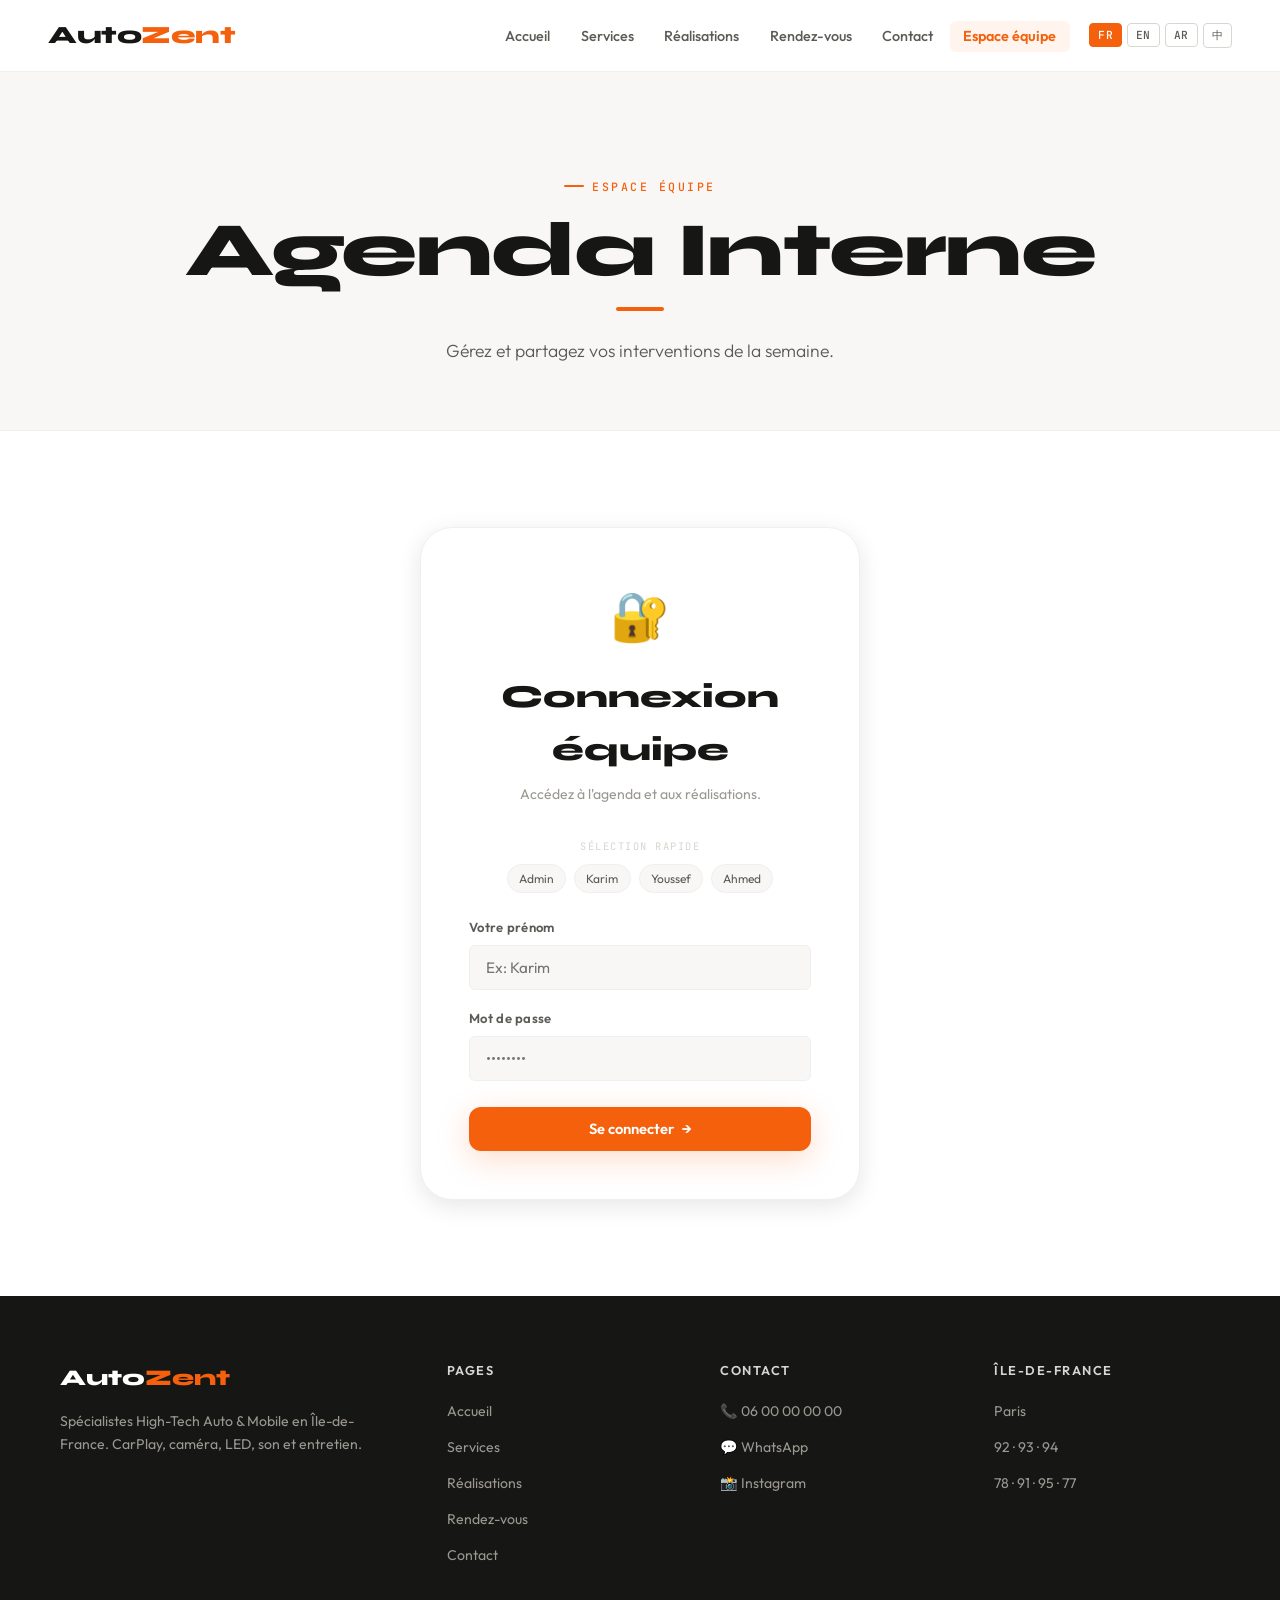
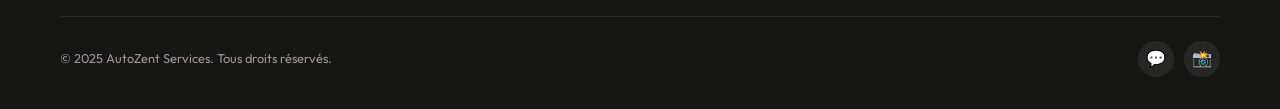
==== agenda.html @ c000b823 "Premier commit" ====
<!DOCTYPE html>
<html lang="fr" dir="ltr">
<head>
<meta charset="UTF-8"><meta name="viewport" content="width=device-width, initial-scale=1.0">
<title>Espace Équipe — AutoZent Services</title>
<link rel="stylesheet" href="style.css">
<style>
.page-hero{background:var(--gris-1);padding:6rem 3rem 4rem;text-align:center;border-bottom:1px solid var(--gris-2);}

/* LOGIN */
.login-wrap{max-width:440px;margin:0 auto;}
.login-card{background:var(--blanc);border:1px solid var(--gris-2);border-radius:var(--radius-xl);padding:3rem;box-shadow:var(--shadow-md);text-align:center;}
.login-icon{font-size:3rem;margin-bottom:1rem;}
.login-card h2{font-family:var(--font-titre);font-size:2rem;font-weight:800;margin-bottom:.4rem;}
.login-card p{font-size:.88rem;color:var(--gris-4);margin-bottom:2rem;}
.members-hint{display:flex;flex-wrap:wrap;gap:.5rem;justify-content:center;margin-bottom:1.5rem;}
.member-chip{background:var(--gris-1);border:1px solid var(--gris-2);color:var(--gris-5);font-size:.75rem;padding:.25rem .7rem;border-radius:100px;cursor:pointer;transition:all .15s;}
.member-chip:hover{background:var(--orange-bg);color:var(--orange);border-color:rgba(244,96,12,.3);}

/* AGENDA PANEL */
.agenda-panel{display:none;}
.agenda-panel.active{display:block;}
.agenda-topbar{display:flex;justify-content:space-between;align-items:center;flex-wrap:wrap;gap:1rem;margin-bottom:1.5rem;}
.agenda-topbar h2{font-family:var(--font-titre);font-size:1.6rem;font-weight:800;}
.topbar-right{display:flex;gap:.6rem;align-items:center;flex-wrap:wrap;}
.user-badge{display:flex;align-items:center;gap:.5rem;background:var(--orange-bg);color:var(--orange-dk);font-size:.82rem;font-weight:600;padding:.35rem .8rem;border-radius:100px;}

/* WEEK NAV */
.week-nav{display:flex;align-items:center;gap:.5rem;background:var(--gris-1);border:1px solid var(--gris-2);border-radius:var(--radius-md);padding:.4rem .6rem;}
.week-nav button{background:none;border:none;color:var(--gris-5);cursor:pointer;padding:.2rem .5rem;border-radius:var(--radius-sm);font-size:.9rem;transition:all .15s;}
.week-nav button:hover{background:var(--gris-2);color:var(--noir);}
.week-nav span{font-family:var(--font-mono);font-size:.75rem;color:var(--noir);white-space:nowrap;padding:0 .3rem;}

/* TECH FILTER */
.tech-filters{display:flex;gap:.5rem;flex-wrap:wrap;margin-bottom:1.5rem;align-items:center;}
.tech-filters label{font-family:var(--font-mono);font-size:.68rem;color:var(--gris-4);letter-spacing:1.5px;}

/* CALENDAR */
.calendar{border:1px solid var(--gris-2);border-radius:var(--radius-lg);overflow:hidden;background:var(--blanc);}
.cal-header{display:grid;grid-template-columns:repeat(7,1fr);background:var(--noir);}
.cal-dayname{text-align:center;padding:.7rem .3rem;font-family:var(--font-mono);font-size:.68rem;color:rgba(255,255,255,.5);letter-spacing:1.5px;text-transform:uppercase;}
.cal-body{display:grid;grid-template-columns:repeat(7,1fr);gap:1px;background:var(--gris-2);}
.cal-cell{background:var(--blanc);min-height:130px;padding:.5rem;position:relative;transition:background .2s;}
.cal-cell:hover{background:var(--gris-1);}
.cal-cell.today{background:#FFFBF0;}
.cal-cell.today .cal-date{background:var(--orange);color:#fff;border-radius:50%;}
.cal-date{font-family:var(--font-mono);font-size:.72rem;font-weight:600;color:var(--gris-4);width:22px;height:22px;display:flex;align-items:center;justify-content:center;margin-bottom:.35rem;}
.cal-event{font-size:.67rem;font-weight:600;padding:.2rem .45rem;border-radius:4px;margin-bottom:3px;cursor:pointer;line-height:1.35;word-break:break-word;transition:opacity .15s;}
.cal-event:hover{opacity:.85;}
.cal-event.mine{background:var(--orange);color:#fff;}
.cal-event.other{background:var(--gris-2);color:var(--gris-5);}
.cal-event.pending{background:#FEF3C7;color:#92400E;}
.cal-add{position:absolute;bottom:.3rem;right:.3rem;width:18px;height:18px;border-radius:50%;background:none;border:1.5px dashed var(--gris-3);color:var(--gris-3);font-size:.8rem;cursor:pointer;display:flex;align-items:center;justify-content:center;line-height:1;transition:all .2s;}
.cal-add:hover{border-color:var(--orange);color:var(--orange);background:var(--orange-bg);}

/* LEGEND */
.legend{display:flex;gap:1.5rem;flex-wrap:wrap;margin-top:1rem;}
.legend-item{display:flex;align-items:center;gap:.45rem;font-size:.78rem;color:var(--gris-5);}
.legend-dot{width:12px;height:12px;border-radius:3px;flex-shrink:0;}

/* RDV LIST (incoming from form) */
.rdv-inbox{margin-top:3rem;}
.rdv-inbox h3{font-family:var(--font-titre);font-size:1.3rem;font-weight:700;margin-bottom:1rem;display:flex;align-items:center;gap:.5rem;}
.rdv-inbox-badge{background:var(--orange);color:#fff;font-size:.72rem;font-weight:700;padding:.1rem .5rem;border-radius:100px;}
.inbox-table{width:100%;border-collapse:collapse;}
.inbox-table th{text-align:left;font-family:var(--font-mono);font-size:.68rem;color:var(--gris-4);letter-spacing:1px;padding:.5rem .8rem;border-bottom:2px solid var(--gris-2);}
.inbox-table td{padding:.6rem .8rem;border-bottom:1px solid var(--gris-2);font-size:.85rem;vertical-align:middle;}
.inbox-table tr:hover td{background:var(--gris-1);}
.inbox-actions{display:flex;gap:.5rem;}
.btn-assign{background:var(--orange-bg);color:var(--orange-dk);border:none;padding:.3rem .7rem;border-radius:var(--radius-sm);font-size:.75rem;font-weight:600;cursor:pointer;transition:all .15s;}
.btn-assign:hover{background:var(--orange);color:#fff;}
.btn-del{background:var(--gris-2);color:var(--gris-5);border:none;padding:.3rem .5rem;border-radius:var(--radius-sm);font-size:.75rem;cursor:pointer;transition:all .15s;}
.btn-del:hover{background:#fee2e2;color:#ef4444;}

/* MODAL RDV */
.modal-box h3{font-family:var(--font-titre);font-size:1.5rem;font-weight:700;margin-bottom:1.5rem;color:var(--orange);}

@media(max-width:900px){
  .cal-body,.cal-header{grid-template-columns:repeat(3,1fr);}
  .page-hero{padding:5rem 1.5rem 3rem;}
  .inbox-table{display:block;overflow-x:auto;}
}
@media(max-width:480px){
  .cal-body,.cal-header{grid-template-columns:repeat(2,1fr);}
  .login-card{padding:2rem 1.5rem;}
}
</style>
</head>
<body>
<nav>
  <a href="index.html" class="nav-logo">Auto<span>Zent</span></a>
  <ul class="nav-links" id="navLinks">
    <li><a href="index.html" data-i18n="nav_home">Accueil</a></li>
    <li><a href="services.html" data-i18n="nav_services">Services</a></li>
    <li><a href="realisations.html" data-i18n="nav_realisations">Réalisations</a></li>
    <li><a href="rdv.html" data-i18n="nav_rdv">Rendez-vous</a></li>
    <li><a href="contact.html" data-i18n="nav_contact">Contact</a></li>
    <li><a href="agenda.html" data-i18n="nav_agenda">Espace équipe</a></li>
    <div class="nav-lang">
      <button class="lang-btn" data-lang="fr">FR</button><button class="lang-btn" data-lang="en">EN</button><button class="lang-btn" data-lang="ar">AR</button><button class="lang-btn" data-lang="zh">中</button>
    </div>
  </ul>
  <div id="hamburger" class="hamburger"><span></span><span></span><span></span></div>
</nav>

<div class="page-top">
  <div class="page-hero">
    <div class="eyebrow" style="justify-content:center;"><span data-i18n="agenda_eyebrow">Espace équipe</span></div>
    <h1 class="display anim-fade-up d1" data-i18n="agenda_title">Agenda Interne</h1>
    <div class="divider-orange center"></div>
    <p class="lead center anim-fade-up d2" data-i18n="agenda_sub">Gérez et partagez vos interventions de la semaine.</p>
  </div>

  <section class="section">
    <div class="container">

      <!-- LOGIN FORM -->
      <div class="login-wrap" id="loginWrap">
        <div class="scroll-reveal">
          <div class="login-card">
            <div class="login-icon">🔐</div>
            <h2 data-i18n="login_title">Connexion équipe</h2>
            <p data-i18n="login_sub">Accédez à l'agenda et aux réalisations.</p>
            <!-- Quick pick -->
            <p style="font-family:var(--font-mono);font-size:.65rem;color:var(--gris-3);letter-spacing:1.5px;margin-bottom:.5rem;">SÉLECTION RAPIDE</p>
            <div class="members-hint" id="memberHints"></div>
            <form id="loginForm">
              <div class="form-group" style="text-align:left;">
                <label data-i18n="login_nom">Votre prénom</label>
                <input type="text" id="loginNom" required placeholder="Ex: Karim">
              </div>
              <div class="form-group" style="text-align:left;">
                <label data-i18n="login_pass">Mot de passe</label>
                <input type="password" id="loginPass" required placeholder="••••••••">
              </div>
              <div class="msg-err" id="loginErr" data-i18n="login_err" style="text-align:left;"></div>
              <button type="submit" class="btn btn-primary" style="width:100%;justify-content:center;margin-top:.5rem;">
                <span data-i18n="login_btn">Se connecter</span> →
              </button>
            </form>
          </div>
        </div>
      </div>

      <!-- AGENDA PANEL -->
      <div class="agenda-panel" id="agendaPanel">

        <!-- TOP BAR -->
        <div class="agenda-topbar">
          <div>
            <div class="user-badge" id="userBadge">👋 Bonjour !</div>
            <h2 style="margin-top:.5rem;"><span data-i18n="agenda_week">Semaine du</span> <span id="weekLabel"></span></h2>
          </div>
          <div class="topbar-right">
            <div class="week-nav">
              <button onclick="shiftWeek(-1)" data-i18n="agenda_prev">← Préc.</button>
              <button onclick="shiftWeek(0)" data-i18n="agenda_today">Aujourd'hui</button>
              <span id="weekRange"></span>
              <button onclick="shiftWeek(1)" data-i18n="agenda_next">Suiv. →</button>
            </div>
            <button class="btn btn-primary btn-sm" onclick="openModal('modalAddRdv')" data-i18n="agenda_add">+ Ajouter</button>
            <button class="btn btn-outline btn-sm" onclick="doLogout()" data-i18n="agenda_logout">Déconnexion</button>
          </div>
        </div>

        <!-- TECH FILTER -->
        <div class="tech-filters">
          <label data-i18n="agenda_filter">Filtrer :</label>
          <div id="techBadges"></div>
        </div>

        <!-- CALENDAR -->
        <div class="calendar">
          <div class="cal-header" id="calHeader"></div>
          <div class="cal-body" id="calBody"></div>
        </div>

        <!-- LEGEND -->
        <div class="legend">
          <div class="legend-item"><div class="legend-dot" style="background:var(--orange);"></div><span data-i18n="agenda_mine">Mon intervention</span></div>
          <div class="legend-item"><div class="legend-dot" style="background:var(--gris-2);border:1px solid var(--gris-3);"></div><span data-i18n="agenda_other">Autre technicien</span></div>
          <div class="legend-item"><div class="legend-dot" style="background:#FEF3C7;border:1px solid #FDE68A;"></div><span>Non assigné</span></div>
        </div>

        <!-- INBOX: RDVs from public form -->
        <div class="rdv-inbox">
          <h3>📥 Demandes de RDV <span class="rdv-inbox-badge" id="inboxBadge">0</span></h3>
          <div id="inboxWrap"></div>
        </div>

      </div>
    </div>
  </section>
</div>

<!-- MODAL: ADD RDV -->
<div class="modal-overlay" id="modalAddRdv">
  <div class="modal-box">
    <button class="modal-close" onclick="closeModal('modalAddRdv')">×</button>
    <h3 data-i18n="modal_rdv_title">Nouvelle intervention</h3>
    <form id="addRdvForm">
      <div class="form-row">
        <div class="form-group"><label data-i18n="modal_client">Client *</label><input type="text" id="aClient" required placeholder="Nom du client"></div>
        <div class="form-group"><label data-i18n="modal_vehicule">Véhicule *</label><input type="text" id="aVehicule" required placeholder="Ex: Golf 7"></div>
      </div>
      <div class="form-row">
        <div class="form-group">
          <label data-i18n="modal_service">Service *</label>
          <select id="aService">
            <option>CarPlay / Android Auto</option><option>Caméra de recul</option><option>LED & Éclairage</option><option>Enceintes & Son</option><option>Réparation</option><option>Vidange & Entretien</option><option>Autre</option>
          </select>
        </div>
        <div class="form-group">
          <label data-i18n="modal_tech">Technicien *</label>
          <select id="aTech"></select>
        </div>
      </div>
      <div class="form-row">
        <div class="form-group"><label data-i18n="modal_date">Date *</label><input type="date" id="aDate" required></div>
        <div class="form-group"><label data-i18n="modal_heure">Heure</label><input type="time" id="aHeure" value="09:00"></div>
      </div>
      <div class="form-group"><label data-i18n="modal_ville">Ville</label><input type="text" id="aVille" placeholder="Ex: Vincennes 94300"></div>
      <div class="form-group"><label data-i18n="modal_notes">Notes</label><textarea id="aNotes" style="min-height:70px;" placeholder="Informations supplémentaires..."></textarea></div>
      <button type="submit" class="btn btn-primary" style="width:100%;justify-content:center;" data-i18n="modal_save">Enregistrer</button>
    </form>
  </div>
</div>

<!-- MODAL: ASSIGN (inbox) -->
<div class="modal-overlay" id="modalAssign">
  <div class="modal-box">
    <button class="modal-close" onclick="closeModal('modalAssign')">×</button>
    <h3>📋 Assigner & planifier</h3>
    <input type="hidden" id="assignRdvId">
    <div id="assignInfo" style="background:var(--gris-1);border-radius:var(--radius-sm);padding:1rem;margin-bottom:1.5rem;font-size:.88rem;color:var(--gris-5);"></div>
    <div class="form-row">
      <div class="form-group"><label>Technicien</label><select id="assignTech"></select></div>
      <div class="form-group"><label>Date confirmée</label><input type="date" id="assignDate"></div>
    </div>
    <div class="form-group"><label>Heure</label><input type="time" id="assignHeure" value="09:00"></div>
    <button class="btn btn-primary" style="width:100%;justify-content:center;" onclick="confirmAssign()">✅ Confirmer & ajouter à l'agenda</button>
  </div>
</div>

<footer>
  <div class="footer-inner">
    <div><div class="footer-logo">Auto<span>Zent</span></div><p class="footer-desc" data-i18n="footer_desc">Spécialistes High-Tech Auto & Mobile en Île-de-France.</p></div>
    <div class="footer-col"><h4 data-i18n="footer_pages">Pages</h4><ul><li><a href="index.html" data-i18n="nav_home">Accueil</a></li><li><a href="services.html" data-i18n="nav_services">Services</a></li><li><a href="realisations.html" data-i18n="nav_realisations">Réalisations</a></li><li><a href="rdv.html" data-i18n="nav_rdv">Rendez-vous</a></li><li><a href="contact.html" data-i18n="nav_contact">Contact</a></li></ul></div>
    <div class="footer-col"><h4 data-i18n="footer_contact_title">Contact</h4><ul><li><a href="contact.html">📞 06 00 00 00 00</a></li><li><a href="https://wa.me/33600000000" target="_blank">💬 WhatsApp</a></li><li><a href="https://instagram.com/autozent_services" target="_blank">📸 Instagram</a></li></ul></div>
    <div class="footer-col"><h4 data-i18n="footer_idf">Zone</h4><ul><li><a href="#">Paris</a></li><li><a href="#">92 · 93 · 94</a></li><li><a href="#">78 · 91 · 95 · 77</a></li></ul></div>
  </div>
  <div class="footer-bottom"><p data-i18n="footer_copy">© 2025 AutoZent Services.</p><div class="footer-socials"><a href="https://wa.me/33600000000" class="social-btn" target="_blank">💬</a><a href="https://instagram.com/autozent_services" class="social-btn" target="_blank">📸</a></div></div>
</footer>

<script src="i18n.js"></script>
<script src="app.js"></script>
<script>
const JOURS_SHORT = ['Lun','Mar','Mer','Jeu','Ven','Sam','Dim'];
const MOIS = ['Jan','Fév','Mar','Avr','Mai','Jun','Jul','Aoû','Sep','Oct','Nov','Déc'];
let weekOffset = 0;
let filterTech = 'Tous';
let currentUser = null;

// ─── INIT ───
document.addEventListener('DOMContentLoaded', () => {
  currentUser = AUTH.getUser();
  if (currentUser) showAgenda();
  else showLogin();
  populateMemberHints();
  document.getElementById('aDate').min = new Date().toISOString().split('T')[0];
  document.getElementById('assignDate').min = new Date().toISOString().split('T')[0];
});

function populateMemberHints() {
  const hints = document.getElementById('memberHints');
  AUTH.MEMBERS.forEach(m => {
    const chip = document.createElement('div');
    chip.className = 'member-chip';
    chip.textContent = m.name;
    chip.onclick = () => { document.getElementById('loginNom').value = m.name; };
    hints.appendChild(chip);
  });
}

// ─── LOGIN ───
document.getElementById('loginForm').addEventListener('submit', e => {
  e.preventDefault();
  const nom = document.getElementById('loginNom').value;
  const pass = document.getElementById('loginPass').value;
  const user = AUTH.login(nom, pass);
  if (user) {
    currentUser = { name: user.name, ts: Date.now() };
    showAgenda();
  } else {
    const errEl = document.getElementById('loginErr');
    errEl.style.display = 'block';
    setTimeout(() => errEl.style.display = 'none', 3000);
  }
});

function doLogout() {
  AUTH.logout();
  currentUser = null;
  showLogin();
}

function showLogin() {
  document.getElementById('loginWrap').style.display = 'block';
  document.getElementById('agendaPanel').classList.remove('active');
}

function showAgenda() {
  document.getElementById('loginWrap').style.display = 'none';
  document.getElementById('agendaPanel').classList.add('active');
  document.getElementById('userBadge').textContent = '👋 Bonjour ' + currentUser.name + ' !';
  renderTechBadges();
  populateTechSelects();
  renderCalendar();
  renderInbox();
}

// ─── TECH BADGES ───
function getAllTechs() {
  return ['Tous', ...AUTH.MEMBERS.map(m => m.name)];
}

function renderTechBadges() {
  const container = document.getElementById('techBadges');
  container.innerHTML = getAllTechs().map(t =>
    `<button class="filter-btn ${filterTech===t?'active':''}" onclick="setTechFilter('${t}')">${t}</button>`
  ).join('');
}

function setTechFilter(t) {
  filterTech = t;
  renderTechBadges();
  renderCalendar();
}

function populateTechSelects() {
  const techs = AUTH.MEMBERS.map(m => m.name);
  ['aTech','assignTech'].forEach(id => {
    const sel = document.getElementById(id);
    if (!sel) return;
    sel.innerHTML = techs.map(t => `<option ${t===currentUser.name?'selected':''}>${t}</option>`).join('');
  });
}

// ─── CALENDAR ───
function getWeekDates(offset) {
  const now = new Date();
  const day = now.getDay();
  const monday = new Date(now);
  monday.setDate(now.getDate() - (day===0?6:day-1) + offset*7);
  monday.setHours(0,0,0,0);
  return Array.from({length:7},(_,i)=>{const d=new Date(monday);d.setDate(monday.getDate()+i);return d;});
}

function renderCalendar() {
  const dates = getWeekDates(weekOffset);
  const today = dateToStr(new Date());
  const rdvs = DB.getRdvs();
  // Week label
  const start = dates[0], end = dates[6];
  document.getElementById('weekLabel').textContent = `${start.getDate()} ${MOIS[start.getMonth()]}`;
  document.getElementById('weekRange').textContent = `${start.getDate()} ${MOIS[start.getMonth()]} – ${end.getDate()} ${MOIS[end.getMonth()]} ${end.getFullYear()}`;

  // Header
  const header = document.getElementById('calHeader');
  header.innerHTML = dates.map(d =>
    `<div class="cal-dayname">${JOURS_SHORT[d.getDay()===0?6:d.getDay()-1]}</div>`
  ).join('');

  // Body
  const body = document.getElementById('calBody');
  body.innerHTML = dates.map(d => {
    const ds = dateToStr(d);
    const isToday = ds===today;
    const dayRdvs = rdvs.filter(r => {
      if (r.date !== ds) return false;
      if (filterTech==='Tous') return true;
      return r.technicien===filterTech;
    });
    const events = dayRdvs.map(r => {
      const isMine = r.technicien===currentUser.name;
      const isPending = !r.technicien || r.technicien==='Non assigné';
      const cls = isPending?'pending':isMine?'mine':'other';
      return `<div class="cal-event ${cls}" onclick="showRdvDetail(${r.id})" title="${r.client} — ${r.service}">
        ${r.heure?r.heure+' ':''}${r.client}<br><span style="font-weight:400;opacity:.8;">${r.service||''}${r.technicien&&r.technicien!=='Non assigné'?' · '+r.technicien:''}</span>
      </div>`;
    }).join('');
    return `<div class="cal-cell ${isToday?'today':''}">
      <div class="cal-date">${d.getDate()}</div>
      ${events}
      <button class="cal-add" onclick="openAddWithDate('${ds}')" title="Ajouter">+</button>
    </div>`;
  }).join('');
}

function shiftWeek(dir) {
  weekOffset = dir===0?0:weekOffset+dir;
  renderCalendar();
}

function openAddWithDate(ds) {
  populateTechSelects();
  document.getElementById('aDate').value = ds;
  openModal('modalAddRdv');
}

// ─── ADD RDV FORM ───
document.getElementById('addRdvForm').addEventListener('submit', e => {
  e.preventDefault();
  DB.addRdv({
    client: document.getElementById('aClient').value,
    vehicule: document.getElementById('aVehicule').value,
    service: document.getElementById('aService').value,
    technicien: document.getElementById('aTech').value,
    date: document.getElementById('aDate').value,
    heure: document.getElementById('aHeure').value,
    ville: document.getElementById('aVille').value,
    notes: document.getElementById('aNotes').value,
  });
  closeModal('modalAddRdv');
  document.getElementById('addRdvForm').reset();
  renderCalendar();
  renderInbox();
  toast('✅ Intervention ajoutée à l\'agenda !');
});

// ─── RDV DETAIL ───
function showRdvDetail(id) {
  const rdvs = DB.getRdvs();
  const r = rdvs.find(x => x.id===id);
  if (!r) return;
  const msg = `📋 Intervention\n\nClient : ${r.client}\nVéhicule : ${r.vehicule||'—'}\nService : ${r.service||'—'}\nTechnicien : ${r.technicien||'—'}\nDate : ${r.date||'—'} ${r.heure||''}\nVille : ${r.ville||'—'}\nNotes : ${r.notes||'—'}\n\nSupprimer cette intervention ?`;
  if (confirm(msg)) { DB.deleteRdv(id); renderCalendar(); renderInbox(); }
}

// ─── INBOX ───
function renderInbox() {
  const rdvs = DB.getRdvs();
  const pending = rdvs.filter(r => !r.technicien || r.technicien==='Non assigné');
  const badge = document.getElementById('inboxBadge');
  badge.textContent = pending.length;
  badge.style.display = pending.length>0?'inline-block':'none';
  const wrap = document.getElementById('inboxWrap');
  if (rdvs.length===0) { wrap.innerHTML = '<p style="color:var(--gris-4);font-size:.88rem;">Aucune demande de RDV pour l\'instant.</p>'; return; }
  wrap.innerHTML = `<table class="inbox-table">
    <thead><tr>
      <th>Client</th><th>Véhicule</th><th>Service</th><th>Date souhaitée</th><th>Créneau</th><th>Ville</th><th>Technicien</th><th>Actions</th>
    </tr></thead>
    <tbody>${rdvs.map(r=>`<tr>
      <td><strong>${r.client||'—'}</strong>${r.telephone?`<br><span style="font-size:.75rem;color:var(--gris-4);">${r.telephone}</span>`:''}</td>
      <td>${r.vehicule||'—'}</td>
      <td><span class="chip" style="font-size:.72rem;">${r.service||'—'}</span></td>
      <td>${r.date||'—'}</td>
      <td style="font-size:.78rem;color:var(--gris-4);">${r.creneau||'—'}</td>
      <td style="font-size:.82rem;">${r.ville||'—'}</td>
      <td><span style="font-size:.8rem;font-weight:600;color:${r.technicien&&r.technicien!=='Non assigné'?'var(--orange)':'var(--gris-4)'};">${r.technicien||'Non assigné'}</span></td>
      <td><div class="inbox-actions">
        <button class="btn-assign" onclick="openAssign(${r.id})">Assigner</button>
        <button class="btn-del" onclick="deleteInboxRdv(${r.id})">✕</button>
      </div></td>
    </tr>`).join('')}</tbody>
  </table>`;
}

function openAssign(id) {
  const r = DB.getRdvs().find(x=>x.id===id);
  if (!r) return;
  document.getElementById('assignRdvId').value = id;
  document.getElementById('assignInfo').innerHTML = `<strong>${r.client}</strong> — ${r.vehicule||'—'}<br>${r.service||'—'} · ${r.ville||'—'}<br>Date souhaitée : <strong>${r.date||'—'}</strong> ${r.creneau||''}`;
  if (r.date) document.getElementById('assignDate').value = r.date;
  populateTechSelects();
  openModal('modalAssign');
}

function confirmAssign() {
  const id = +document.getElementById('assignRdvId').value;
  const tech = document.getElementById('assignTech').value;
  const date = document.getElementById('assignDate').value;
  const heure = document.getElementById('assignHeure').value;
  if (!date) { toast('Choisissez une date.','err'); return; }
  const rdvs = DB.getRdvs();
  const r = rdvs.find(x=>x.id===id);
  if (r) { r.technicien=tech; r.date=date; r.heure=heure; DB.saveRdvs(rdvs); }
  closeModal('modalAssign');
  renderCalendar();
  renderInbox();
  toast(`✅ RDV assigné à ${tech} le ${date}`);
}

function deleteInboxRdv(id) {
  if (confirm('Supprimer cette demande de RDV ?')) { DB.deleteRdv(id); renderCalendar(); renderInbox(); }
}
</script>
</body>
</html>
---- style.css ----
/* ─── AUTOZENT SERVICES — GLOBAL STYLES ─── */
@import url('https://fonts.googleapis.com/css2?family=Syne:wght@400;600;700;800&family=Outfit:wght@300;400;500;600&family=JetBrains+Mono:wght@400;500&display=swap');

:root {
  --orange:      #F4600C;
  --orange-lt:   #FF7A2F;
  --orange-dk:   #C44A00;
  --orange-bg:   #FFF4EE;
  --blanc:       #FFFFFF;
  --gris-1:      #F8F7F5;
  --gris-2:      #EFEFED;
  --gris-3:      #D8D6D0;
  --gris-4:      #9A9891;
  --gris-5:      #5C5A55;
  --noir:        #161614;
  --noir2:       #1F1E1B;
  --shadow-sm:   0 2px 8px rgba(0,0,0,0.07);
  --shadow-md:   0 6px 24px rgba(0,0,0,0.10);
  --shadow-lg:   0 16px 48px rgba(0,0,0,0.13);
  --shadow-orange: 0 8px 32px rgba(244,96,12,0.22);
  --radius-sm:   6px;
  --radius-md:   12px;
  --radius-lg:   20px;
  --radius-xl:   32px;
  --font-titre:  'Syne', sans-serif;
  --font-corps:  'Outfit', sans-serif;
  --font-mono:   'JetBrains Mono', monospace;
  --nav-h:       72px;
}

*, *::before, *::after { box-sizing: border-box; margin: 0; padding: 0; }
html { scroll-behavior: smooth; font-size: 16px; }
body {
  background: var(--blanc);
  color: var(--noir);
  font-family: var(--font-corps);
  font-size: 1rem;
  line-height: 1.65;
  -webkit-font-smoothing: antialiased;
}
img { max-width: 100%; display: block; }
a { color: inherit; text-decoration: none; }
button, input, select, textarea { font-family: var(--font-corps); }

/* ─── NAV ─── */
nav {
  position: fixed;
  top: 0; left: 0; right: 0;
  height: var(--nav-h);
  z-index: 900;
  display: flex;
  align-items: center;
  justify-content: space-between;
  padding: 0 3rem;
  background: rgba(255,255,255,0.95);
  backdrop-filter: blur(16px);
  -webkit-backdrop-filter: blur(16px);
  border-bottom: 1px solid var(--gris-2);
  transition: box-shadow 0.3s;
}
nav.scrolled { box-shadow: var(--shadow-md); }
.nav-logo {
  font-family: var(--font-titre);
  font-size: 1.55rem;
  font-weight: 800;
  color: var(--noir);
  letter-spacing: -0.5px;
}
.nav-logo span { color: var(--orange); }
.nav-links {
  display: flex;
  align-items: center;
  gap: 0.2rem;
  list-style: none;
}
.nav-links a {
  color: var(--gris-5);
  font-size: 0.9rem;
  font-weight: 500;
  padding: 0.4rem 0.85rem;
  border-radius: var(--radius-sm);
  transition: color 0.2s, background 0.2s;
}
.nav-links a:hover,
.nav-links a.active { color: var(--orange); background: var(--orange-bg); }
.nav-links a.active { font-weight: 600; }
.nav-lang {
  display: flex;
  align-items: center;
  gap: 0.3rem;
  margin-left: 1rem;
}
.lang-btn {
  background: none;
  border: 1px solid var(--gris-3);
  color: var(--gris-5);
  font-family: var(--font-mono);
  font-size: 0.7rem;
  font-weight: 500;
  padding: 0.25rem 0.5rem;
  border-radius: 4px;
  cursor: pointer;
  transition: all 0.18s;
  letter-spacing: 0.5px;
}
.lang-btn:hover,
.lang-btn.active { background: var(--orange); color: #fff; border-color: var(--orange); }
.hamburger {
  display: none;
  flex-direction: column;
  gap: 5px;
  cursor: pointer;
  padding: 4px;
}
.hamburger span { display: block; width: 24px; height: 2px; background: var(--noir); border-radius: 2px; transition: 0.3s; }

/* ─── PAGE WRAPPER ─── */
.page-top { padding-top: var(--nav-h); }

/* ─── SECTIONS ─── */
.section { padding: 6rem 3rem; }
.section-sm { padding: 4rem 3rem; }
.section-alt { background: var(--gris-1); }
.section-dark { background: var(--noir); color: var(--blanc); }
.section-orange { background: var(--orange); color: #fff; }
.container { max-width: 1160px; margin: 0 auto; }
.container-narrow { max-width: 760px; margin: 0 auto; }

/* ─── TYPOGRAPHY ─── */
.eyebrow {
  display: inline-flex;
  align-items: center;
  gap: 0.5rem;
  font-family: var(--font-mono);
  font-size: 0.72rem;
  font-weight: 500;
  color: var(--orange);
  letter-spacing: 2.5px;
  text-transform: uppercase;
  margin-bottom: 0.9rem;
}
.eyebrow::before {
  content: '';
  display: inline-block;
  width: 20px;
  height: 2px;
  background: var(--orange);
  border-radius: 1px;
}
h1.display {
  font-family: var(--font-titre);
  font-size: clamp(3rem, 6vw, 5.5rem);
  font-weight: 800;
  line-height: 1.05;
  letter-spacing: -1.5px;
  color: var(--noir);
}
h2.display {
  font-family: var(--font-titre);
  font-size: clamp(2rem, 4vw, 3.5rem);
  font-weight: 800;
  line-height: 1.1;
  letter-spacing: -1px;
  color: var(--noir);
}
h2.display.light { color: var(--blanc); }
h3.card-title {
  font-family: var(--font-titre);
  font-size: 1.25rem;
  font-weight: 700;
  color: var(--noir);
  margin-bottom: 0.4rem;
}
.lead {
  font-size: 1.1rem;
  font-weight: 300;
  color: var(--gris-5);
  max-width: 560px;
  line-height: 1.7;
}
.lead.center { margin: 0 auto; text-align: center; }

/* ─── BUTTONS ─── */
.btn {
  display: inline-flex;
  align-items: center;
  gap: 0.5rem;
  font-family: var(--font-corps);
  font-size: 0.92rem;
  font-weight: 600;
  padding: 0.8rem 1.8rem;
  border-radius: var(--radius-md);
  border: none;
  cursor: pointer;
  transition: all 0.2s;
  text-decoration: none;
  white-space: nowrap;
}
.btn-primary {
  background: var(--orange);
  color: #fff;
  box-shadow: var(--shadow-orange);
}
.btn-primary:hover { background: var(--orange-lt); transform: translateY(-2px); box-shadow: 0 12px 36px rgba(244,96,12,0.3); }
.btn-primary:active { transform: translateY(0); }
.btn-outline {
  background: transparent;
  color: var(--noir);
  border: 1.5px solid var(--gris-3);
}
.btn-outline:hover { border-color: var(--orange); color: var(--orange); background: var(--orange-bg); }
.btn-white {
  background: #fff;
  color: var(--orange);
  box-shadow: var(--shadow-md);
}
.btn-white:hover { transform: translateY(-2px); box-shadow: var(--shadow-lg); }
.btn-sm { padding: 0.55rem 1.2rem; font-size: 0.83rem; }
.btn-lg { padding: 1rem 2.4rem; font-size: 1rem; }

/* ─── BADGE / CHIP ─── */
.chip {
  display: inline-flex;
  align-items: center;
  gap: 0.35rem;
  background: var(--orange-bg);
  color: var(--orange-dk);
  font-size: 0.8rem;
  font-weight: 600;
  padding: 0.3rem 0.8rem;
  border-radius: 100px;
}
.chip.dark { background: rgba(255,255,255,0.12); color: #fff; }

/* ─── CARDS ─── */
.card {
  background: var(--blanc);
  border: 1px solid var(--gris-2);
  border-radius: var(--radius-lg);
  padding: 2rem;
  box-shadow: var(--shadow-sm);
  transition: box-shadow 0.3s, transform 0.3s;
}
.card:hover { box-shadow: var(--shadow-md); transform: translateY(-3px); }
.card-icon {
  width: 52px;
  height: 52px;
  background: var(--orange-bg);
  border-radius: var(--radius-md);
  display: flex;
  align-items: center;
  justify-content: center;
  font-size: 1.5rem;
  margin-bottom: 1.2rem;
}

/* ─── FORMS ─── */
.form-group {
  display: flex;
  flex-direction: column;
  gap: 0.4rem;
  margin-bottom: 1.1rem;
}
.form-group label {
  font-size: 0.82rem;
  font-weight: 600;
  color: var(--gris-5);
  letter-spacing: 0.3px;
}
.form-group input,
.form-group select,
.form-group textarea {
  background: var(--gris-1);
  border: 1.5px solid var(--gris-2);
  color: var(--noir);
  padding: 0.75rem 1rem;
  border-radius: var(--radius-sm);
  font-size: 0.95rem;
  outline: none;
  transition: border-color 0.2s, background 0.2s;
  width: 100%;
}
.form-group input:focus,
.form-group select:focus,
.form-group textarea:focus {
  border-color: var(--orange);
  background: var(--blanc);
}
.form-group select { appearance: none; cursor: pointer; background-image: url("data:image/svg+xml,%3Csvg xmlns='http://www.w3.org/2000/svg' width='12' height='8' viewBox='0 0 12 8'%3E%3Cpath d='M1 1l5 5 5-5' stroke='%239A9891' stroke-width='1.5' fill='none' stroke-linecap='round'/%3E%3C/svg%3E"); background-repeat: no-repeat; background-position: right 0.9rem center; padding-right: 2.5rem; }
.form-group textarea { resize: vertical; min-height: 110px; }
.form-row { display: grid; grid-template-columns: 1fr 1fr; gap: 1rem; }
.form-note { font-size: 0.78rem; color: var(--gris-4); margin-top: -0.6rem; margin-bottom: 0.5rem; }
.msg-ok {
  background: #ECFDF5;
  border: 1px solid #6EE7B7;
  color: #065F46;
  padding: 0.9rem 1.2rem;
  border-radius: var(--radius-sm);
  font-size: 0.9rem;
  font-weight: 500;
  margin-bottom: 1rem;
  display: none;
}
.msg-err {
  background: #FEF2F2;
  border: 1px solid #FCA5A5;
  color: #991B1B;
  padding: 0.9rem 1.2rem;
  border-radius: var(--radius-sm);
  font-size: 0.9rem;
  font-weight: 500;
  margin-bottom: 1rem;
  display: none;
}

/* ─── DIVIDER ─── */
.divider-orange {
  width: 48px;
  height: 4px;
  background: var(--orange);
  border-radius: 2px;
  margin: 1rem 0 1.6rem;
}
.divider-orange.center { margin: 1rem auto 1.6rem; }

/* ─── FOOTER ─── */
footer {
  background: var(--noir);
  color: var(--blanc);
  padding: 4rem 3rem 2rem;
}
.footer-inner {
  max-width: 1160px;
  margin: 0 auto;
  display: grid;
  grid-template-columns: 1.5fr 1fr 1fr 1fr;
  gap: 3rem;
  padding-bottom: 3rem;
  border-bottom: 1px solid rgba(255,255,255,0.08);
}
.footer-logo {
  font-family: var(--font-titre);
  font-size: 1.4rem;
  font-weight: 800;
  margin-bottom: 0.8rem;
}
.footer-logo span { color: var(--orange); }
.footer-desc { font-size: 0.88rem; color: var(--gris-4); line-height: 1.6; }
.footer-col h4 { font-size: 0.8rem; font-weight: 600; letter-spacing: 1.5px; text-transform: uppercase; color: var(--gris-3); margin-bottom: 1rem; }
.footer-col ul { list-style: none; display: flex; flex-direction: column; gap: 0.6rem; }
.footer-col a { font-size: 0.88rem; color: var(--gris-4); transition: color 0.2s; }
.footer-col a:hover { color: var(--orange); }
.footer-bottom {
  max-width: 1160px;
  margin: 0 auto;
  padding-top: 1.5rem;
  display: flex;
  justify-content: space-between;
  align-items: center;
  flex-wrap: wrap;
  gap: 1rem;
}
.footer-bottom p { font-size: 0.8rem; color: var(--gris-4); }
.footer-socials { display: flex; gap: 0.6rem; }
.social-btn {
  width: 36px;
  height: 36px;
  border-radius: 50%;
  background: rgba(255,255,255,0.07);
  display: flex;
  align-items: center;
  justify-content: center;
  font-size: 1rem;
  transition: background 0.2s;
  cursor: pointer;
  text-decoration: none;
}
.social-btn:hover { background: var(--orange); }

/* ─── ANIMATIONS ─── */
@keyframes fadeUp { from { opacity:0; transform:translateY(28px); } to { opacity:1; transform:translateY(0); } }
@keyframes fadeIn { from { opacity:0; } to { opacity:1; } }
@keyframes slideRight { from { opacity:0; transform:translateX(-20px); } to { opacity:1; transform:translateX(0); } }
.anim-fade-up { animation: fadeUp 0.7s cubic-bezier(.22,.68,0,1.2) both; }
.anim-fade-in { animation: fadeIn 0.6s ease both; }
.d1 { animation-delay: 0.1s; }
.d2 { animation-delay: 0.22s; }
.d3 { animation-delay: 0.34s; }
.d4 { animation-delay: 0.46s; }
.d5 { animation-delay: 0.58s; }
.scroll-reveal { opacity:0; transform:translateY(22px); transition: opacity 0.65s ease, transform 0.65s ease; }
.scroll-reveal.visible { opacity:1; transform:translateY(0); }
.scroll-reveal.delay-1 { transition-delay: 0.1s; }
.scroll-reveal.delay-2 { transition-delay: 0.2s; }
.scroll-reveal.delay-3 { transition-delay: 0.3s; }
.scroll-reveal.delay-4 { transition-delay: 0.4s; }

/* ─── MODAL ─── */
.modal-overlay {
  display: none;
  position: fixed;
  inset: 0;
  background: rgba(22,22,20,0.55);
  backdrop-filter: blur(4px);
  z-index: 2000;
  align-items: center;
  justify-content: center;
  padding: 1.5rem;
}
.modal-overlay.open { display: flex; }
.modal-box {
  background: var(--blanc);
  border-radius: var(--radius-xl);
  padding: 2.5rem;
  width: 100%;
  max-width: 520px;
  max-height: 90vh;
  overflow-y: auto;
  box-shadow: var(--shadow-lg);
  position: relative;
}
.modal-close {
  position: absolute;
  top: 1.2rem; right: 1.2rem;
  width: 32px; height: 32px;
  background: var(--gris-2);
  border: none;
  border-radius: 50%;
  font-size: 1.1rem;
  cursor: pointer;
  display: flex; align-items: center; justify-content: center;
  color: var(--gris-5);
  transition: background 0.2s;
}
.modal-close:hover { background: var(--gris-3); }

/* ─── STAR RATING ─── */
.stars { display: flex; gap: 4px; }
.star {
  font-size: 1.3rem;
  cursor: pointer;
  color: var(--gris-3);
  transition: color 0.15s, transform 0.15s;
  line-height: 1;
}
.star:hover, .star.active { color: #F59E0B; transform: scale(1.15); }

/* ─── PAGINATION / TAG FILTER ─── */
.filter-bar {
  display: flex;
  gap: 0.5rem;
  flex-wrap: wrap;
  margin-bottom: 2.5rem;
}
.filter-btn {
  background: var(--gris-2);
  color: var(--gris-5);
  border: none;
  padding: 0.5rem 1.1rem;
  border-radius: 100px;
  font-size: 0.84rem;
  font-weight: 500;
  cursor: pointer;
  transition: all 0.18s;
}
.filter-btn:hover { background: var(--gris-3); }
.filter-btn.active { background: var(--orange); color: #fff; }

/* ─── TOOLTIP ─── */
[data-tip] { position: relative; }
[data-tip]:hover::after {
  content: attr(data-tip);
  position: absolute;
  bottom: calc(100% + 8px);
  left: 50%;
  transform: translateX(-50%);
  background: var(--noir);
  color: #fff;
  padding: 0.35rem 0.8rem;
  border-radius: var(--radius-sm);
  font-size: 0.78rem;
  white-space: nowrap;
  pointer-events: none;
  z-index: 100;
}

/* ─── SCROLLBAR ─── */
::-webkit-scrollbar { width: 6px; }
::-webkit-scrollbar-track { background: var(--gris-1); }
::-webkit-scrollbar-thumb { background: var(--gris-3); border-radius: 3px; }
::-webkit-scrollbar-thumb:hover { background: var(--orange); }

/* ─── RESPONSIVE ─── */
@media (max-width: 1024px) {
  .section, .section-sm { padding: 5rem 2rem; }
  nav { padding: 0 1.5rem; }
  .footer-inner { grid-template-columns: 1fr 1fr; gap: 2rem; }
}
@media (max-width: 768px) {
  :root { --nav-h: 64px; }
  nav { padding: 0 1.2rem; }
  .nav-links { display: none; flex-direction: column; position: fixed; top: var(--nav-h); left:0; right:0; background: var(--blanc); padding: 1.5rem; gap: 0.3rem; box-shadow: var(--shadow-md); border-top: 1px solid var(--gris-2); z-index: 899; }
  .nav-links.open { display: flex; }
  .nav-lang { margin: 0.8rem 0 0; }
  .hamburger { display: flex; }
  .section, .section-sm { padding: 4rem 1.2rem; }
  .form-row { grid-template-columns: 1fr; }
  .footer-inner { grid-template-columns: 1fr; gap: 2rem; }
  h1.display { font-size: 2.6rem; }
  h2.display { font-size: 2rem; }
  footer { padding: 3rem 1.5rem 2rem; }
}
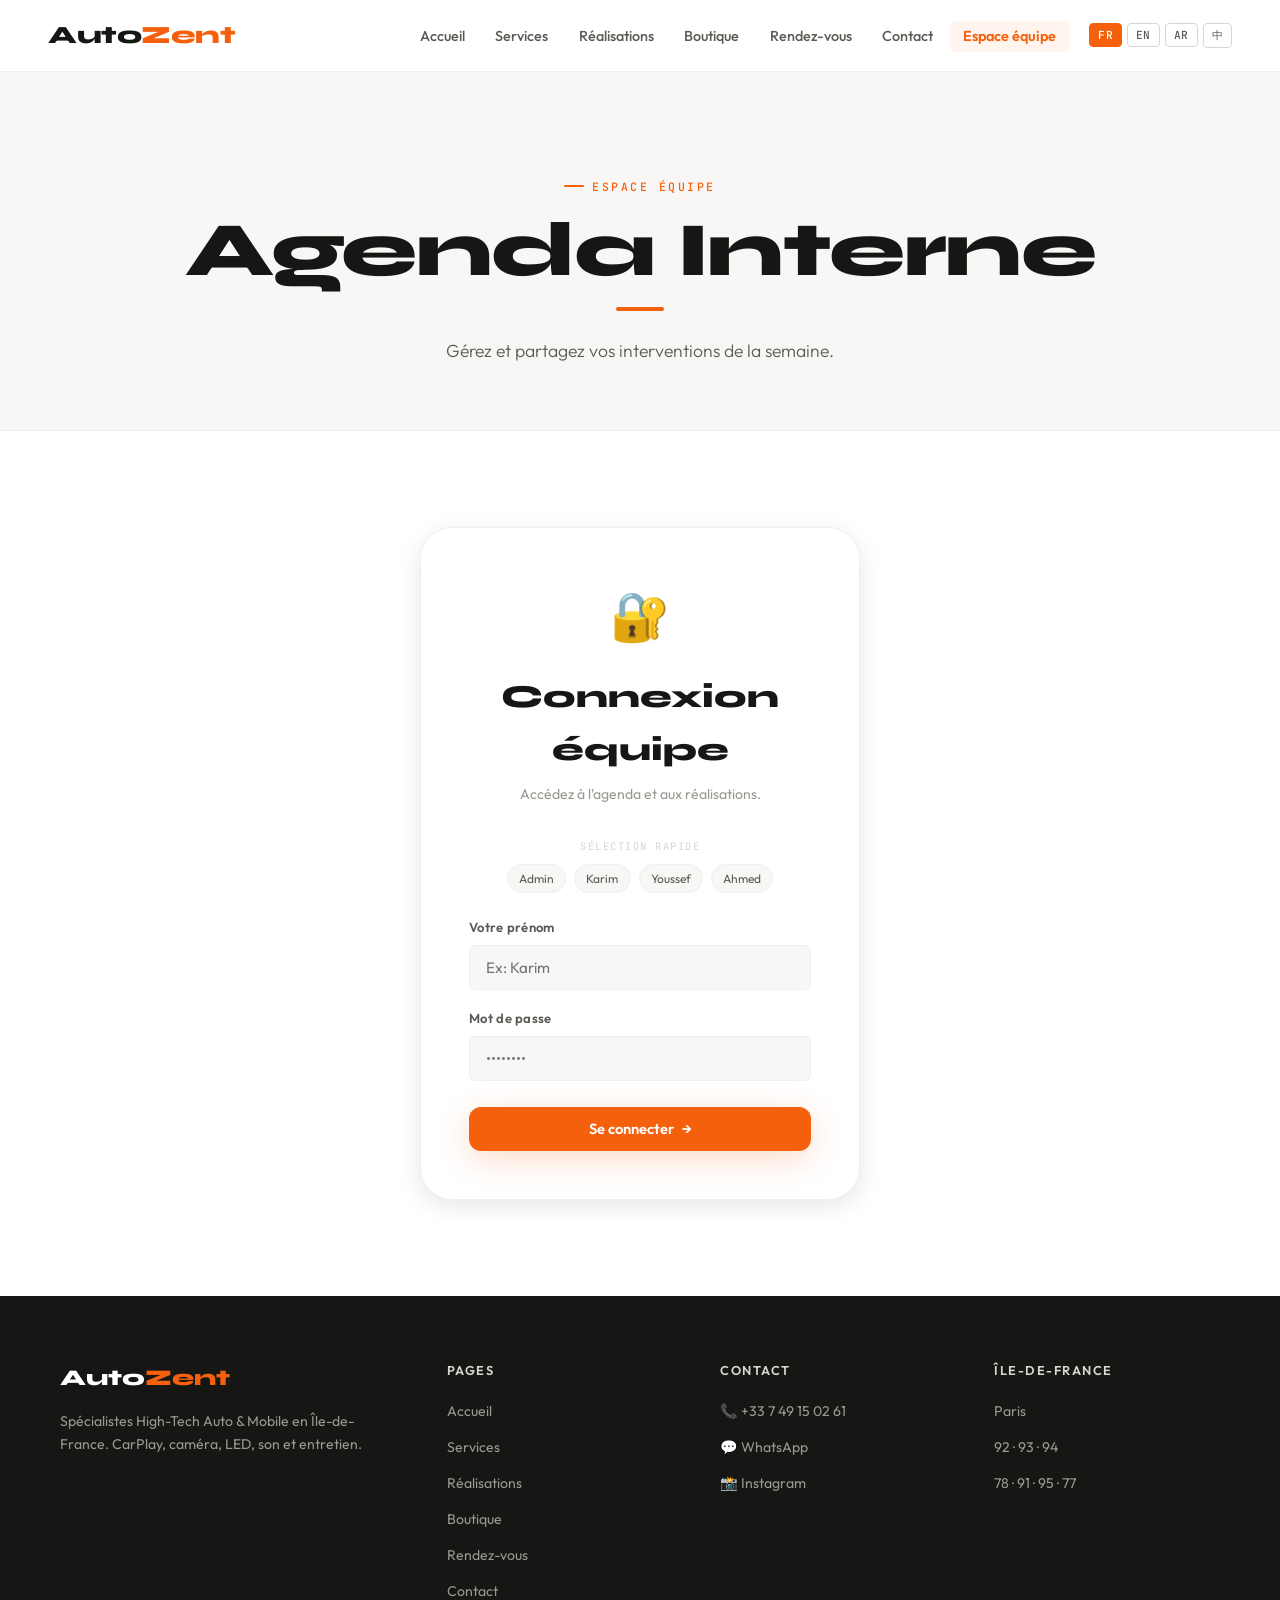
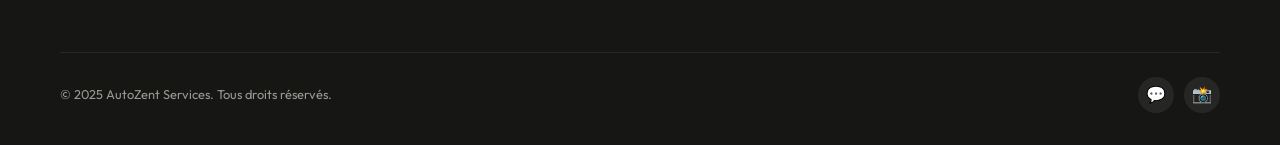
==== commit 87840ec3: "Ajout boutique, panier, nouvelles pages et modifications" ====
--- a/agenda.html
+++ b/agenda.html
@@ -93,6 +93,7 @@
     <li><a href="index.html" data-i18n="nav_home">Accueil</a></li>
     <li><a href="services.html" data-i18n="nav_services">Services</a></li>
     <li><a href="realisations.html" data-i18n="nav_realisations">Réalisations</a></li>
+    <li><a href="boutique.html">Boutique</a></li>
     <li><a href="rdv.html" data-i18n="nav_rdv">Rendez-vous</a></li>
     <li><a href="contact.html" data-i18n="nav_contact">Contact</a></li>
     <li><a href="agenda.html" data-i18n="nav_agenda">Espace équipe</a></li>
@@ -245,8 +246,9 @@
 <footer>
   <div class="footer-inner">
     <div><div class="footer-logo">Auto<span>Zent</span></div><p class="footer-desc" data-i18n="footer_desc">Spécialistes High-Tech Auto & Mobile en Île-de-France.</p></div>
-    <div class="footer-col"><h4 data-i18n="footer_pages">Pages</h4><ul><li><a href="index.html" data-i18n="nav_home">Accueil</a></li><li><a href="services.html" data-i18n="nav_services">Services</a></li><li><a href="realisations.html" data-i18n="nav_realisations">Réalisations</a></li><li><a href="rdv.html" data-i18n="nav_rdv">Rendez-vous</a></li><li><a href="contact.html" data-i18n="nav_contact">Contact</a></li></ul></div>
-    <div class="footer-col"><h4 data-i18n="footer_contact_title">Contact</h4><ul><li><a href="contact.html">📞 06 00 00 00 00</a></li><li><a href="https://wa.me/33600000000" target="_blank">💬 WhatsApp</a></li><li><a href="https://instagram.com/autozent_services" target="_blank">📸 Instagram</a></li></ul></div>
+    <div class="footer-col"><h4 data-i18n="footer_pages">Pages</h4><ul><li><a href="index.html" data-i18n="nav_home">Accueil</a></li><li><a href="services.html" data-i18n="nav_services">Services</a></li><li><a href="realisations.html" data-i18n="nav_realisations">Réalisations</a></li><li><a href="boutique.html">Boutique</a></li>
+    <li><a href="rdv.html" data-i18n="nav_rdv">Rendez-vous</a></li><li><a href="contact.html" data-i18n="nav_contact">Contact</a></li></ul></div>
+    <div class="footer-col"><h4 data-i18n="footer_contact_title">Contact</h4><ul><li><a href="contact.html">📞 +33 7 49 15 02 61</a></li><li><a href="https://wa.me/33600000000" target="_blank">💬 WhatsApp</a></li><li><a href="https://instagram.com/autozent_services" target="_blank">📸 Instagram</a></li></ul></div>
     <div class="footer-col"><h4 data-i18n="footer_idf">Zone</h4><ul><li><a href="#">Paris</a></li><li><a href="#">92 · 93 · 94</a></li><li><a href="#">78 · 91 · 95 · 77</a></li></ul></div>
   </div>
   <div class="footer-bottom"><p data-i18n="footer_copy">© 2025 AutoZent Services.</p><div class="footer-socials"><a href="https://wa.me/33600000000" class="social-btn" target="_blank">💬</a><a href="https://instagram.com/autozent_services" class="social-btn" target="_blank">📸</a></div></div>
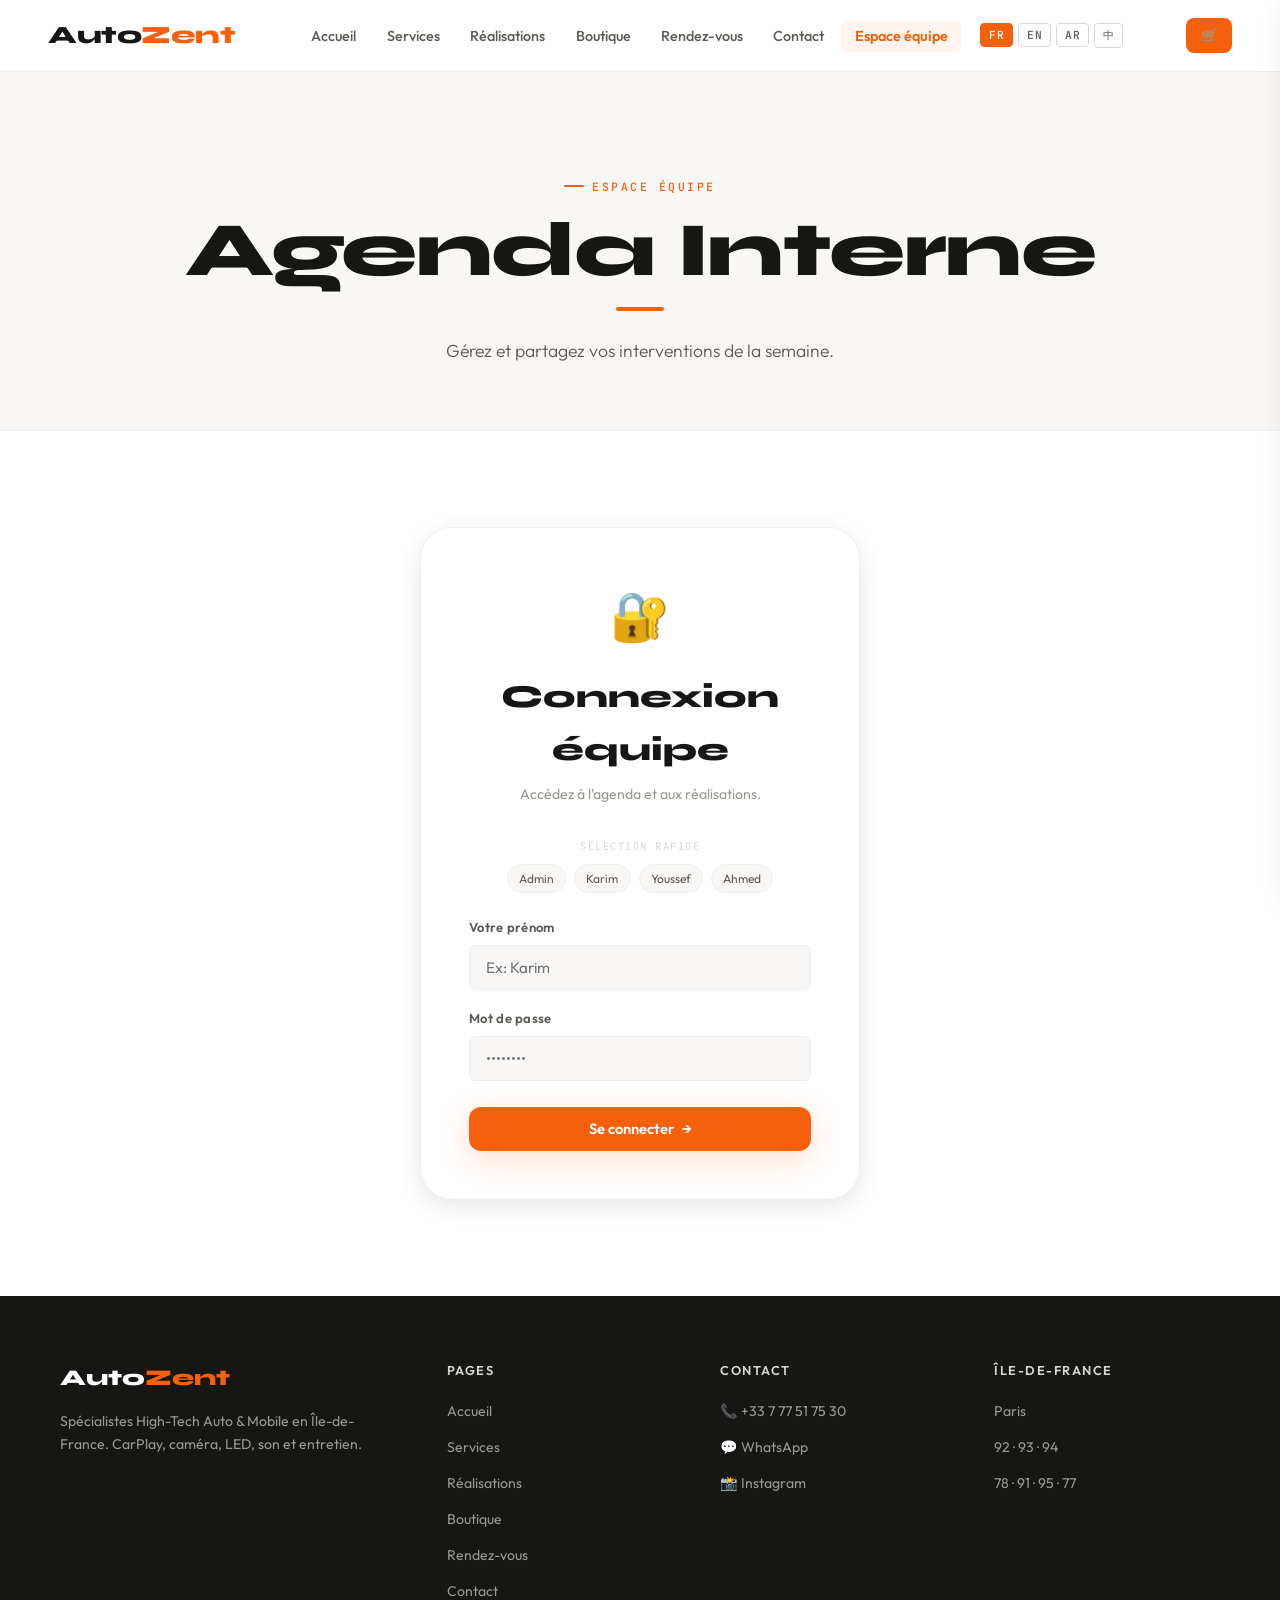
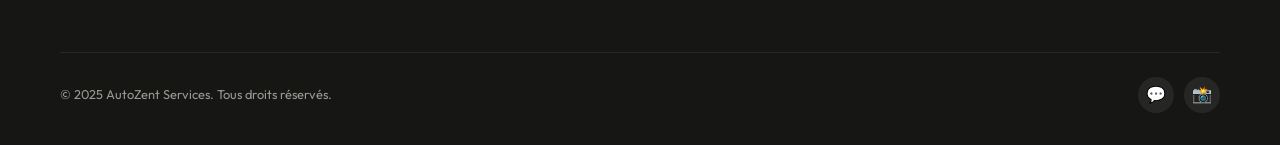
==== commit 8c5bd583: "RDV + EmailJS + photos services + autre fonctionnement" ====
--- a/agenda.html
+++ b/agenda.html
@@ -248,7 +248,7 @@
     <div><div class="footer-logo">Auto<span>Zent</span></div><p class="footer-desc" data-i18n="footer_desc">Spécialistes High-Tech Auto & Mobile en Île-de-France.</p></div>
     <div class="footer-col"><h4 data-i18n="footer_pages">Pages</h4><ul><li><a href="index.html" data-i18n="nav_home">Accueil</a></li><li><a href="services.html" data-i18n="nav_services">Services</a></li><li><a href="realisations.html" data-i18n="nav_realisations">Réalisations</a></li><li><a href="boutique.html">Boutique</a></li>
     <li><a href="rdv.html" data-i18n="nav_rdv">Rendez-vous</a></li><li><a href="contact.html" data-i18n="nav_contact">Contact</a></li></ul></div>
-    <div class="footer-col"><h4 data-i18n="footer_contact_title">Contact</h4><ul><li><a href="contact.html">📞 +33 7 49 15 02 61</a></li><li><a href="https://wa.me/33600000000" target="_blank">💬 WhatsApp</a></li><li><a href="https://instagram.com/autozent_services" target="_blank">📸 Instagram</a></li></ul></div>
+    <div class="footer-col"><h4 data-i18n="footer_contact_title">Contact</h4><ul><li><a href="contact.html">📞 +33 7 77 51 75 30</a></li><li><a href="https://wa.me/33600000000" target="_blank">💬 WhatsApp</a></li><li><a href="https://instagram.com/autozent_services" target="_blank">📸 Instagram</a></li></ul></div>
     <div class="footer-col"><h4 data-i18n="footer_idf">Zone</h4><ul><li><a href="#">Paris</a></li><li><a href="#">92 · 93 · 94</a></li><li><a href="#">78 · 91 · 95 · 77</a></li></ul></div>
   </div>
   <div class="footer-bottom"><p data-i18n="footer_copy">© 2025 AutoZent Services.</p><div class="footer-socials"><a href="https://wa.me/33600000000" class="social-btn" target="_blank">💬</a><a href="https://instagram.com/autozent_services" class="social-btn" target="_blank">📸</a></div></div>
@@ -432,11 +432,71 @@
 
 // ─── RDV DETAIL ───
 function showRdvDetail(id) {
-  const rdvs = DB.getRdvs();
-  const r = rdvs.find(x => x.id===id);
+  const r = DB.getRdvs().find(x => x.id === id);
   if (!r) return;
-  const msg = `📋 Intervention\n\nClient : ${r.client}\nVéhicule : ${r.vehicule||'—'}\nService : ${r.service||'—'}\nTechnicien : ${r.technicien||'—'}\nDate : ${r.date||'—'} ${r.heure||''}\nVille : ${r.ville||'—'}\nNotes : ${r.notes||'—'}\n\nSupprimer cette intervention ?`;
-  if (confirm(msg)) { DB.deleteRdv(id); renderCalendar(); renderInbox(); }
+
+  const existing = document.getElementById('modalRdvDetail');
+  if (existing) existing.remove();
+
+  const modal = document.createElement('div');
+  modal.id = 'modalRdvDetail';
+  modal.className = 'modal-overlay open';
+  modal.innerHTML = `
+    <div class="modal-box" style="max-width:560px;">
+      <button class="modal-close" onclick="document.getElementById('modalRdvDetail').remove()">×</button>
+      <h3 style="font-family:var(--font-titre);font-size:1.4rem;font-weight:800;color:var(--orange);margin-bottom:1.5rem;">📋 Détail intervention</h3>
+
+      <div style="display:grid;grid-template-columns:1fr 1fr;gap:.6rem;margin-bottom:1.2rem;">
+        <div style="background:var(--gris-1);border-radius:var(--radius-sm);padding:.8rem;">
+          <div style="font-size:.7rem;color:var(--gris-4);margin-bottom:.2rem;text-transform:uppercase;letter-spacing:1px;">Client</div>
+          <div style="font-weight:600;font-size:.9rem;">${r.client || '—'}</div>
+          ${r.telephone ? `<div style="font-size:.8rem;color:var(--gris-5);">${r.telephone}</div>` : ''}
+        </div>
+        <div style="background:var(--gris-1);border-radius:var(--radius-sm);padding:.8rem;">
+          <div style="font-size:.7rem;color:var(--gris-4);margin-bottom:.2rem;text-transform:uppercase;letter-spacing:1px;">Véhicule</div>
+          <div style="font-weight:600;font-size:.9rem;">${r.vehicule || '—'}</div>
+        </div>
+        <div style="background:var(--gris-1);border-radius:var(--radius-sm);padding:.8rem;">
+          <div style="font-size:.7rem;color:var(--gris-4);margin-bottom:.2rem;text-transform:uppercase;letter-spacing:1px;">Service</div>
+          <div style="font-weight:600;font-size:.9rem;">${r.service || '—'}</div>
+        </div>
+        <div style="background:var(--gris-1);border-radius:var(--radius-sm);padding:.8rem;">
+          <div style="font-size:.7rem;color:var(--gris-4);margin-bottom:.2rem;text-transform:uppercase;letter-spacing:1px;">Date & Heure</div>
+          <div style="font-weight:600;font-size:.9rem;">${r.date || '—'} ${r.heure || ''}</div>
+        </div>
+        <div style="background:var(--gris-1);border-radius:var(--radius-sm);padding:.8rem;">
+          <div style="font-size:.7rem;color:var(--gris-4);margin-bottom:.2rem;text-transform:uppercase;letter-spacing:1px;">Ville</div>
+          <div style="font-weight:600;font-size:.9rem;">${r.ville || '—'}</div>
+        </div>
+        <div style="background:var(--gris-1);border-radius:var(--radius-sm);padding:.8rem;">
+          <div style="font-size:.7rem;color:var(--gris-4);margin-bottom:.2rem;text-transform:uppercase;letter-spacing:1px;">Technicien</div>
+          <div style="font-weight:600;font-size:.9rem;color:var(--orange);">${r.technicien || 'Non assigné'}</div>
+        </div>
+      </div>
+
+      ${r.notes ? `
+      <div style="background:var(--gris-1);border-radius:var(--radius-sm);padding:.8rem;margin-bottom:1.2rem;">
+        <div style="font-size:.7rem;color:var(--gris-4);margin-bottom:.3rem;text-transform:uppercase;letter-spacing:1px;">Notes</div>
+        <div style="font-size:.88rem;color:var(--gris-5);">${r.notes}</div>
+      </div>` : ''}
+
+      ${r.photoInterieur ? `
+      <div style="margin-bottom:1.5rem;">
+        <div style="font-size:.7rem;color:var(--gris-4);margin-bottom:.5rem;text-transform:uppercase;letter-spacing:1px;">📸 Photo intérieur du véhicule</div>
+        <img src="${r.photoInterieur}" style="width:100%;max-height:260px;object-fit:cover;border-radius:var(--radius-md);border:1px solid var(--gris-2);">
+      </div>` : `
+      <div style="background:#FFF4EE;border:1px dashed rgba(244,96,12,.3);border-radius:var(--radius-sm);padding:1rem;text-align:center;margin-bottom:1.5rem;">
+        <p style="font-size:.83rem;color:var(--orange-dk);">📸 Aucune photo fournie par le client</p>
+      </div>`}
+
+      <div style="display:flex;justify-content:space-between;gap:1rem;">
+        <button onclick="document.getElementById('modalRdvDetail').remove()" class="btn btn-outline">Fermer</button>
+        <button onclick="document.getElementById('modalRdvDetail').remove();if(confirm('Supprimer cette intervention ?')){DB.deleteRdv(${r.id});renderCalendar();renderInbox();}" class="btn" style="background:#fee2e2;color:#ef4444;border:1.5px solid #fca5a5;">🗑 Supprimer</button>
+      </div>
+    </div>`;
+
+  modal.addEventListener('click', e => { if (e.target === modal) modal.remove(); });
+  document.body.appendChild(modal);
 }
 
 // ─── INBOX ───
@@ -497,5 +557,6 @@
   if (confirm('Supprimer cette demande de RDV ?')) { DB.deleteRdv(id); renderCalendar(); renderInbox(); }
 }
 </script>
+<script src="cart.js"></script>
 </body>
 </html>
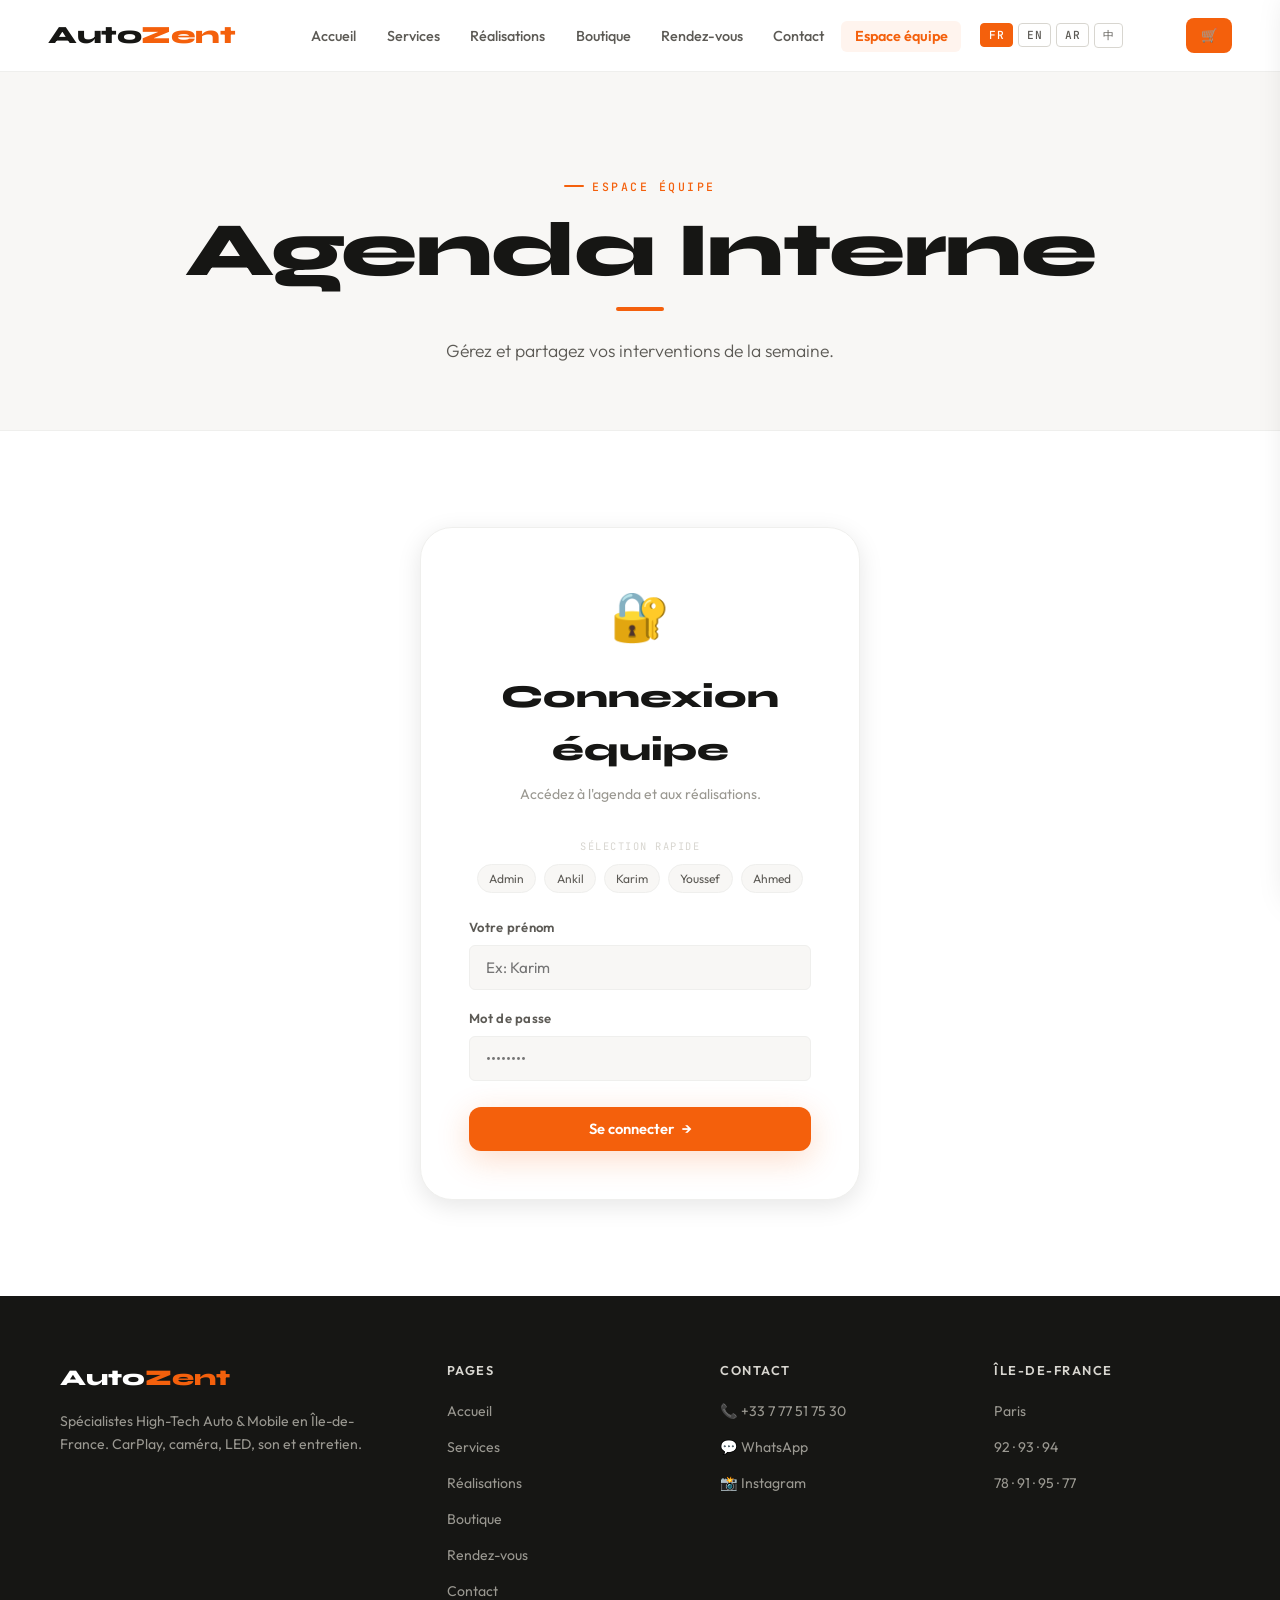
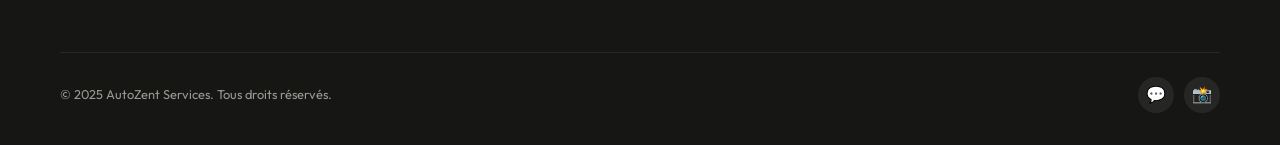
==== commit 815a38d4: "MAJ du RDV + MAJ boutique et i18n + agenda" ====
--- a/agenda.html
+++ b/agenda.html
@@ -263,6 +263,14 @@
 let filterTech = 'Tous';
 let currentUser = null;
 
+const TECH_COLORS = {
+  'Admin':   { bg: '#374151', text: '#fff' },
+  'Ankil':   { bg: '#EF4444', text: '#fff' },
+  'Karim':   { bg: '#3B82F6', text: '#fff' },
+  'Youssef': { bg: '#8B5CF6', text: '#fff' },
+  'Ahmed':   { bg: '#10B981', text: '#fff' },
+};
+
 // ─── INIT ───
 document.addEventListener('DOMContentLoaded', () => {
   currentUser = AUTH.getUser();
@@ -273,6 +281,8 @@
   document.getElementById('assignDate').min = new Date().toISOString().split('T')[0];
 });
 
+function isAdmin() { return currentUser?.role === 'admin'; }
+
 function populateMemberHints() {
   const hints = document.getElementById('memberHints');
   AUTH.MEMBERS.forEach(m => {
@@ -285,13 +295,13 @@
 }
 
 // ─── LOGIN ───
-document.getElementById('loginForm').addEventListener('submit', e => {
+document.getElementById('loginForm').addEventListener('submit', async e => {
   e.preventDefault();
   const nom = document.getElementById('loginNom').value;
   const pass = document.getElementById('loginPass').value;
-  const user = AUTH.login(nom, pass);
+  const user = await AUTH.login(nom, pass);
   if (user) {
-    currentUser = { name: user.name, ts: Date.now() };
+    currentUser = AUTH.getUser();
     showAgenda();
   } else {
     const errEl = document.getElementById('loginErr');
@@ -323,12 +333,15 @@
 
 // ─── TECH BADGES ───
 function getAllTechs() {
-  return ['Tous', ...AUTH.MEMBERS.map(m => m.name)];
+  const techs = AUTH.MEMBERS.filter(m => m.role === 'tech').map(m => m.name);
+  return isAdmin() ? ['Tous', ...techs] : [currentUser.name];
 }
 
 function renderTechBadges() {
+  const techs = AUTH.MEMBERS.filter(m => m.role === 'tech').map(m => m.name);
+  const options = isAdmin() ? ['Tous', ...techs] : ['Tous', ...techs];
   const container = document.getElementById('techBadges');
-  container.innerHTML = getAllTechs().map(t =>
+  container.innerHTML = options.map(t =>
     `<button class="filter-btn ${filterTech===t?'active':''}" onclick="setTechFilter('${t}')">${t}</button>`
   ).join('');
 }
@@ -340,7 +353,7 @@
 }
 
 function populateTechSelects() {
-  const techs = AUTH.MEMBERS.map(m => m.name);
+  const techs = AUTH.MEMBERS.filter(m => m.role === 'tech').map(m => m.name);
   ['aTech','assignTech'].forEach(id => {
     const sel = document.getElementById(id);
     if (!sel) return;
@@ -380,14 +393,16 @@
     const isToday = ds===today;
     const dayRdvs = rdvs.filter(r => {
       if (r.date !== ds) return false;
-      if (filterTech==='Tous') return true;
-      return r.technicien===filterTech;
+      if (isAdmin()) return true;
+      if (filterTech === 'Tous') return r.technicien !== 'Admin';
+      return r.technicien === filterTech;
     });
     const events = dayRdvs.map(r => {
-      const isMine = r.technicien===currentUser.name;
       const isPending = !r.technicien || r.technicien==='Non assigné';
-      const cls = isPending?'pending':isMine?'mine':'other';
-      return `<div class="cal-event ${cls}" onclick="showRdvDetail(${r.id})" title="${r.client} — ${r.service}">
+      const color = TECH_COLORS[r.technicien];
+      const styleAttr = !isPending && color ? `style="background:${color.bg};color:${color.text};"` : '';
+      const cls = isPending ? 'pending' : '';
+      return `<div class="cal-event ${cls}" ${styleAttr} onclick="showRdvDetail(${r.id})" title="${r.client} — ${r.service}">
         ${r.heure?r.heure+' ':''}${r.client}<br><span style="font-weight:400;opacity:.8;">${r.service||''}${r.technicien&&r.technicien!=='Non assigné'?' · '+r.technicien:''}</span>
       </div>`;
     }).join('');
@@ -489,14 +504,61 @@
         <p style="font-size:.83rem;color:var(--orange-dk);">📸 Aucune photo fournie par le client</p>
       </div>`}
 
-      <div style="display:flex;justify-content:space-between;gap:1rem;">
+      <div style="display:flex;justify-content:space-between;gap:.5rem;flex-wrap:wrap;">
         <button onclick="document.getElementById('modalRdvDetail').remove()" class="btn btn-outline">Fermer</button>
+        <button onclick="document.getElementById('modalRdvDetail').remove();openReportRdv(${r.id})" class="btn btn-primary btn-sm">📅 Reporter</button>
         <button onclick="document.getElementById('modalRdvDetail').remove();if(confirm('Supprimer cette intervention ?')){DB.deleteRdv(${r.id});renderCalendar();renderInbox();}" class="btn" style="background:#fee2e2;color:#ef4444;border:1.5px solid #fca5a5;">🗑 Supprimer</button>
       </div>
     </div>`;
 
   modal.addEventListener('click', e => { if (e.target === modal) modal.remove(); });
   document.body.appendChild(modal);
+}
+// ─── REPORT RDV ───
+function openReportRdv(id) {
+  const r = DB.getRdvs().find(x => x.id === id);
+  if (!r) return;
+  const existing = document.getElementById('modalReport');
+  if (existing) existing.remove();
+  const modal = document.createElement('div');
+  modal.id = 'modalReport';
+  modal.className = 'modal-overlay open';
+  modal.innerHTML = `
+    <div class="modal-box" style="max-width:440px;">
+      <button class="modal-close" onclick="document.getElementById('modalReport').remove()">×</button>
+      <h3 style="font-family:var(--font-titre);font-size:1.3rem;font-weight:800;color:var(--orange);margin-bottom:1.5rem;">📅 Reporter le RDV</h3>
+      <p style="font-size:.88rem;color:var(--gris-5);margin-bottom:1.5rem;"><strong>${r.client}</strong> — ${r.vehicule} · ${r.service}</p>
+      <div class="form-row">
+        <div class="form-group"><label>Nouvelle date *</label><input type="date" id="reportDate" value="${r.date}" min="${new Date().toISOString().split('T')[0]}"></div>
+        <div class="form-group">
+          <label>Nouveau créneau</label>
+          <select id="reportCreneau">
+            <option ${r.creneau==='Matin (8h–12h)'?'selected':''}>Matin (8h–12h)</option>
+            <option ${r.creneau==='Après-midi (12h–17h)'?'selected':''}>Après-midi (12h–17h)</option>
+            <option ${r.creneau==='Soirée (17h–20h)'?'selected':''}>Soirée (17h–20h)</option>
+            <option ${r.creneau==='Flexible'?'selected':''}>Flexible</option>
+          </select>
+        </div>
+      </div>
+      <div class="form-group"><label>Nouvelle heure</label><input type="time" id="reportHeure" value="${r.heure||'09:00'}"></div>
+      <button class="btn btn-primary" style="width:100%;justify-content:center;margin-top:.5rem;" onclick="confirmReport(${r.id})">✅ Confirmer le report</button>
+    </div>`;
+  modal.addEventListener('click', e => { if (e.target === modal) modal.remove(); });
+  document.body.appendChild(modal);
+}
+
+function confirmReport(id) {
+  const date = document.getElementById('reportDate').value;
+  const creneau = document.getElementById('reportCreneau').value;
+  const heure = document.getElementById('reportHeure').value;
+  if (!date) { toast('Choisissez une date.', 'err'); return; }
+  const rdvs = DB.getRdvs();
+  const r = rdvs.find(x => x.id === id);
+  if (r) { r.date = date; r.creneau = creneau; r.heure = heure; DB.saveRdvs(rdvs); }
+  document.getElementById('modalReport').remove();
+  renderCalendar();
+  renderInbox();
+  toast('✅ RDV reporté avec succès !');
 }
 
 // ─── INBOX ───
@@ -521,8 +583,8 @@
       <td style="font-size:.82rem;">${r.ville||'—'}</td>
       <td><span style="font-size:.8rem;font-weight:600;color:${r.technicien&&r.technicien!=='Non assigné'?'var(--orange)':'var(--gris-4)'};">${r.technicien||'Non assigné'}</span></td>
       <td><div class="inbox-actions">
-        <button class="btn-assign" onclick="openAssign(${r.id})">Assigner</button>
-        <button class="btn-del" onclick="deleteInboxRdv(${r.id})">✕</button>
+        ${isAdmin() ? `<button class="btn-assign" onclick="openAssign(${r.id})">Assigner</button>
+        <button class="btn-del" onclick="deleteInboxRdv(${r.id})">✕</button>` : '<span style="color:var(--gris-4);font-size:.78rem;">—</span>'}
       </div></td>
     </tr>`).join('')}</tbody>
   </table>`;
